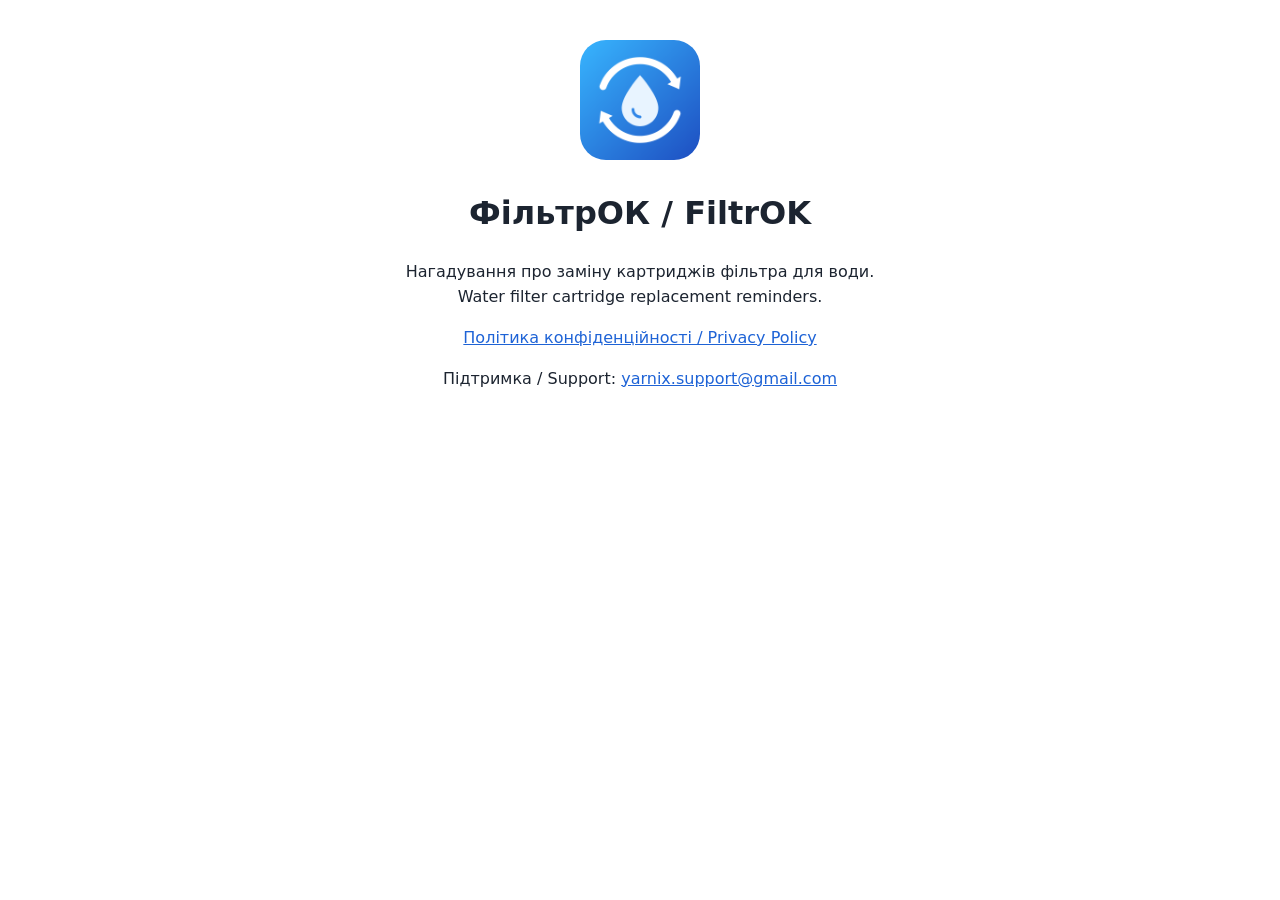
==== index.html @ 5261fb39 "Сторінка застосунку й політика конфіденційності для GitHub Pages Co-Authored-By: Claude Opus 5.5 <no" ====
<!doctype html>
<html lang="uk">
<head>
<meta charset="utf-8">
<meta name="viewport" content="width=device-width, initial-scale=1">
<title>ФільтрОК / FiltrOK</title>
<style>
  body { font-family: system-ui, -apple-system, "Segoe UI", Roboto, sans-serif; max-width: 640px; margin: 0 auto; padding: 40px 16px; line-height: 1.55; color: #1c2430; background: #fff; text-align: center; }
  img { width: 120px; height: 120px; border-radius: 26px; }
  a { color: #1E63D6; }
</style>
</head>
<body>
<img src="icon.png" alt="">
<h1>ФільтрОК / FiltrOK</h1>
<p>Нагадування про заміну картриджів фільтра для води.<br>Water filter cartridge replacement reminders.</p>
<p><a href="privacy.html">Політика конфіденційності / Privacy Policy</a></p>
<p>Підтримка / Support: <a href="mailto:yarnix.support@gmail.com">yarnix.support@gmail.com</a></p>
</body>
</html>
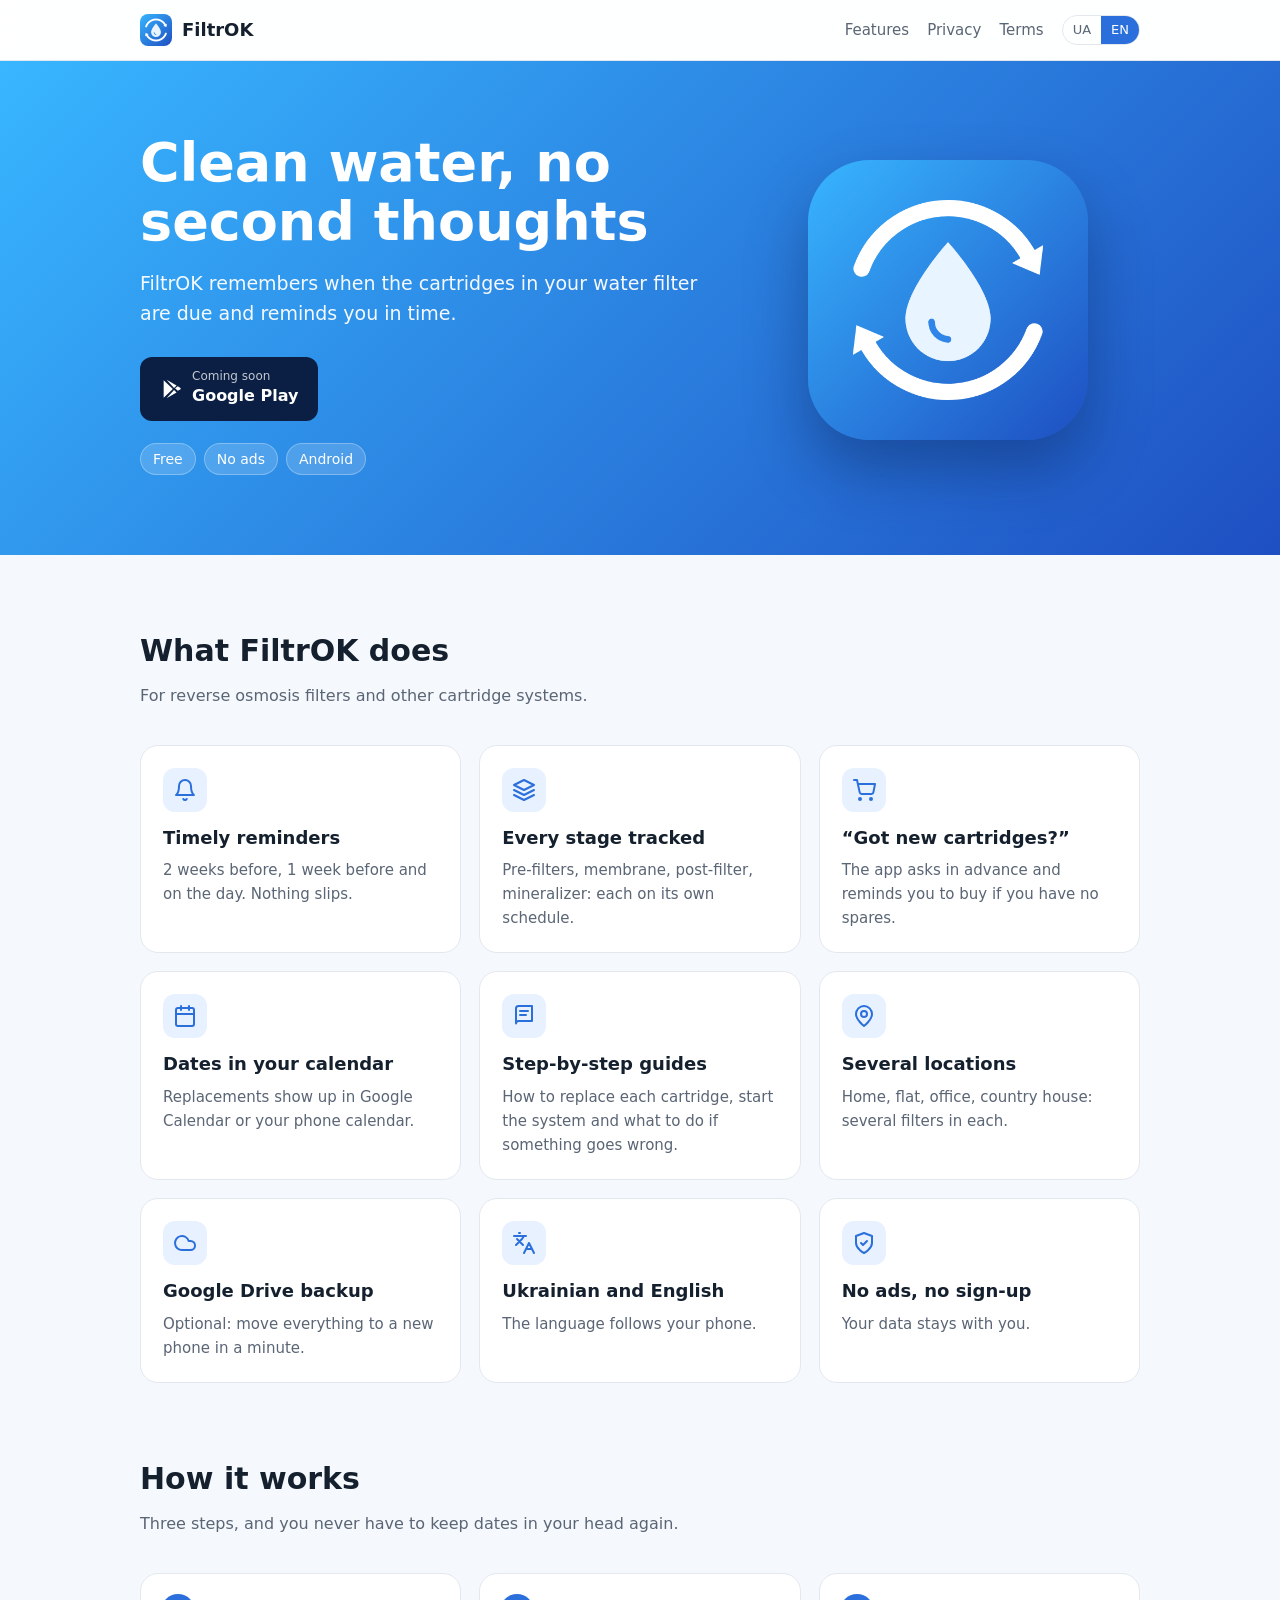
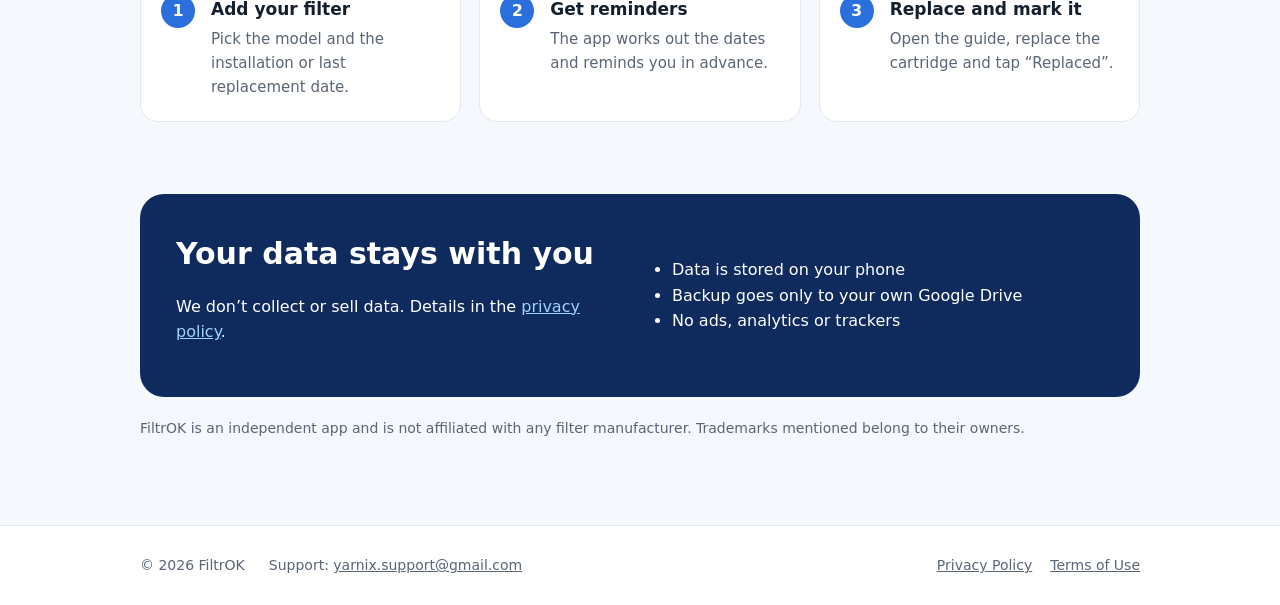
==== commit fbbc91f8: "Новий вигляд сайту, умови використання (оферта), перемикач UA/EN Co-Authored-By: Claude Opus 5.5 <no" ====
--- a/index.html
+++ b/index.html
@@ -3,18 +3,65 @@
 <head>
 <meta charset="utf-8">
 <meta name="viewport" content="width=device-width, initial-scale=1">
-<title>ФільтрОК / FiltrOK</title>
-<style>
-  body { font-family: system-ui, -apple-system, "Segoe UI", Roboto, sans-serif; max-width: 640px; margin: 0 auto; padding: 40px 16px; line-height: 1.55; color: #1c2430; background: #fff; text-align: center; }
-  img { width: 120px; height: 120px; border-radius: 26px; }
-  a { color: #1E63D6; }
-</style>
+<title>ФільтрОК — нагадування про заміну картриджів</title>
+<meta name="title-uk" content="ФільтрОК — нагадування про заміну картриджів">
+<meta name="title-en" content="FiltrOK — water filter cartridge reminders">
+<meta name="description" content="ФільтрОК нагадує, коли міняти картриджі фільтра для води.">
+<link rel="icon" href="icon.png">
+<link rel="stylesheet" href="style.css">
 </head>
 <body>
-<img src="icon.png" alt="">
-<h1>ФільтрОК / FiltrOK</h1>
-<p>Нагадування про заміну картриджів фільтра для води.<br>Water filter cartridge replacement reminders.</p>
-<p><a href="privacy.html">Політика конфіденційності / Privacy Policy</a></p>
-<p>Підтримка / Support: <a href="mailto:yarnix.support@gmail.com">yarnix.support@gmail.com</a></p>
+<header class="bar"><div class="wrap">
+  <a class="brand" href="./"><img src="icon.png" alt=""><span data-lang="uk">ФільтрОК</span><span data-lang="en">FiltrOK</span></a>
+  <nav class="nav">
+    <a class="hide-m" href="./#features"><span data-lang="uk">Можливості</span><span data-lang="en">Features</span></a>
+    <a class="hide-m" href="privacy.html"><span data-lang="uk">Конфіденційність</span><span data-lang="en">Privacy</span></a>
+    <a class="hide-m" href="terms.html"><span data-lang="uk">Умови</span><span data-lang="en">Terms</span></a>
+    <div class="lang"><button data-set="uk">UA</button><button data-set="en">EN</button></div>
+  </nav>
+</div></header>
+<section class="hero"><div class="wrap">
+  <div>
+    <h1><span data-lang="uk">Чиста вода без зайвих думок</span><span data-lang="en">Clean water, no second thoughts</span></h1>
+    <p class="lead"><span data-lang="uk">ФільтрОК пам’ятає, коли міняти картриджі у вашому фільтрі для води, і нагадує вчасно.</span><span data-lang="en">FiltrOK remembers when the cartridges in your water filter are due and reminds you in time.</span></p>
+    <span class="badge"><svg width="22" height="22" viewBox="0 0 24 24" fill="currentColor" aria-hidden="true"><path d="M4 2.5v19l10-9.5L4 2.5zm11.3 10.7 2.8 2.7-10.9 6.1 8.1-8.8zm0-2.4L7.2 2l10.9 6.1-2.8 2.7zM19.4 9l2.6 1.5c.8.5.8 1.6 0 2.1L19.4 14l-3-2.9 3-2.1z"/></svg><span><small><span data-lang="uk">Незабаром</span><span data-lang="en">Coming soon</span></small>Google Play</span></span>
+    <div class="pills"><span class="pill"><span data-lang="uk">Безкоштовно</span><span data-lang="en">Free</span></span><span class="pill"><span data-lang="uk">Без реклами</span><span data-lang="en">No ads</span></span><span class="pill">Android</span></div>
+  </div>
+  <div class="hero-icon"><img src="icon.png" alt="ФільтрОК"></div>
+</div></section>
+
+<section class="block" id="features"><div class="wrap">
+  <h2><span data-lang="uk">Що вміє ФільтрОК</span><span data-lang="en">What FiltrOK does</span></h2>
+  <p class="sub"><span data-lang="uk">Для фільтрів зворотного осмосу та інших систем з картриджами.</span><span data-lang="en">For reverse osmosis filters and other cartridge systems.</span></p>
+  <div class="grid"><div class="card"><div class="ic"><svg width="24" height="24" viewBox="0 0 24 24" fill="none" stroke="currentColor" stroke-width="2" stroke-linecap="round" stroke-linejoin="round" aria-hidden="true"><path d="M6 8a6 6 0 0 1 12 0c0 7 3 9 3 9H3s3-2 3-9"/><path d="M10.3 21a1.94 1.94 0 0 0 3.4 0"/></svg></div><h3><span data-lang="uk">Нагадування вчасно</span><span data-lang="en">Timely reminders</span></h3><p><span data-lang="uk">За 2 тижні, за тиждень і в день заміни. Нічого не пропустите.</span><span data-lang="en">2 weeks before, 1 week before and on the day. Nothing slips.</span></p></div><div class="card"><div class="ic"><svg width="24" height="24" viewBox="0 0 24 24" fill="none" stroke="currentColor" stroke-width="2" stroke-linecap="round" stroke-linejoin="round" aria-hidden="true"><path d="m12 2 10 5-10 5L2 7l10-5z"/><path d="m2 17 10 5 10-5"/><path d="m2 12 10 5 10-5"/></svg></div><h3><span data-lang="uk">Кожен ступінь окремо</span><span data-lang="en">Every stage tracked</span></h3><p><span data-lang="uk">Передфільтри, мембрана, постфільтр, мінералізатор: у кожного свій строк.</span><span data-lang="en">Pre-filters, membrane, post-filter, mineralizer: each on its own schedule.</span></p></div><div class="card"><div class="ic"><svg width="24" height="24" viewBox="0 0 24 24" fill="none" stroke="currentColor" stroke-width="2" stroke-linecap="round" stroke-linejoin="round" aria-hidden="true"><circle cx="8" cy="21" r="1"/><circle cx="19" cy="21" r="1"/><path d="M2 2h3l2.7 12.4a2 2 0 0 0 2 1.6h9.7a2 2 0 0 0 2-1.6L23 6H6"/></svg></div><h3><span data-lang="uk">«Чи є нові картриджі?»</span><span data-lang="en">“Got new cartridges?”</span></h3><p><span data-lang="uk">Додаток заздалегідь спитає й нагадає купити, якщо запасу немає.</span><span data-lang="en">The app asks in advance and reminds you to buy if you have no spares.</span></p></div><div class="card"><div class="ic"><svg width="24" height="24" viewBox="0 0 24 24" fill="none" stroke="currentColor" stroke-width="2" stroke-linecap="round" stroke-linejoin="round" aria-hidden="true"><rect x="3" y="4" width="18" height="18" rx="2"/><path d="M16 2v4M8 2v4M3 10h18"/></svg></div><h3><span data-lang="uk">Дати в календарі</span><span data-lang="en">Dates in your calendar</span></h3><p><span data-lang="uk">Заміни з’являються у вашому Google Календарі або календарі телефону.</span><span data-lang="en">Replacements show up in Google Calendar or your phone calendar.</span></p></div><div class="card"><div class="ic"><svg width="24" height="24" viewBox="0 0 24 24" fill="none" stroke="currentColor" stroke-width="2" stroke-linecap="round" stroke-linejoin="round" aria-hidden="true"><path d="M4 19.5A2.5 2.5 0 0 1 6.5 17H20V2H6.5A2.5 2.5 0 0 0 4 4.5v15z"/><path d="M8 7h8M8 11h6"/></svg></div><h3><span data-lang="uk">Покрокові інструкції</span><span data-lang="en">Step-by-step guides</span></h3><p><span data-lang="uk">Як замінити кожен картридж, як запустити систему і що робити, якщо щось пішло не так.</span><span data-lang="en">How to replace each cartridge, start the system and what to do if something goes wrong.</span></p></div><div class="card"><div class="ic"><svg width="24" height="24" viewBox="0 0 24 24" fill="none" stroke="currentColor" stroke-width="2" stroke-linecap="round" stroke-linejoin="round" aria-hidden="true"><path d="M20 10c0 6-8 12-8 12s-8-6-8-12a8 8 0 0 1 16 0Z"/><circle cx="12" cy="10" r="3"/></svg></div><h3><span data-lang="uk">Кілька локацій</span><span data-lang="en">Several locations</span></h3><p><span data-lang="uk">Будинок, квартира, офіс, дача: кілька фільтрів у кожній.</span><span data-lang="en">Home, flat, office, country house: several filters in each.</span></p></div><div class="card"><div class="ic"><svg width="24" height="24" viewBox="0 0 24 24" fill="none" stroke="currentColor" stroke-width="2" stroke-linecap="round" stroke-linejoin="round" aria-hidden="true"><path d="M17.5 19H9a7 7 0 1 1 6.71-9h1.79a4.5 4.5 0 1 1 0 9Z"/></svg></div><h3><span data-lang="uk">Копія на Google Диску</span><span data-lang="en">Google Drive backup</span></h3><p><span data-lang="uk">За бажанням: перенесете все на новий телефон за хвилину.</span><span data-lang="en">Optional: move everything to a new phone in a minute.</span></p></div><div class="card"><div class="ic"><svg width="24" height="24" viewBox="0 0 24 24" fill="none" stroke="currentColor" stroke-width="2" stroke-linecap="round" stroke-linejoin="round" aria-hidden="true"><path d="m5 8 6 6M4 14l6-6 2-3M2 5h12M7 2h1M22 22l-5-10-5 10M14 18h6"/></svg></div><h3><span data-lang="uk">Українська та English</span><span data-lang="en">Ukrainian and English</span></h3><p><span data-lang="uk">Мова підлаштовується під телефон.</span><span data-lang="en">The language follows your phone.</span></p></div><div class="card"><div class="ic"><svg width="24" height="24" viewBox="0 0 24 24" fill="none" stroke="currentColor" stroke-width="2" stroke-linecap="round" stroke-linejoin="round" aria-hidden="true"><path d="M12 22s8-4 8-10V5l-8-3-8 3v7c0 6 8 10 8 10z"/><path d="m9 12 2 2 4-4"/></svg></div><h3><span data-lang="uk">Без реклами й реєстрації</span><span data-lang="en">No ads, no sign-up</span></h3><p><span data-lang="uk">Ваші дані лишаються у вас.</span><span data-lang="en">Your data stays with you.</span></p></div></div>
+</div></section>
+
+<section class="block" style="padding-top:0"><div class="wrap">
+  <h2><span data-lang="uk">Як це працює</span><span data-lang="en">How it works</span></h2>
+  <p class="sub"><span data-lang="uk">Три кроки, і більше не треба тримати дати в голові.</span><span data-lang="en">Three steps, and you never have to keep dates in your head again.</span></p>
+  <div class="steps"><div class="step"><h3><span data-lang="uk">Додайте фільтр</span><span data-lang="en">Add your filter</span></h3><p><span data-lang="uk">Оберіть модель і дату встановлення або останньої заміни.</span><span data-lang="en">Pick the model and the installation or last replacement date.</span></p></div><div class="step"><h3><span data-lang="uk">Отримуйте нагадування</span><span data-lang="en">Get reminders</span></h3><p><span data-lang="uk">Додаток сам порахує строки й нагадає заздалегідь.</span><span data-lang="en">The app works out the dates and reminds you in advance.</span></p></div><div class="step"><h3><span data-lang="uk">Замініть і позначте</span><span data-lang="en">Replace and mark it</span></h3><p><span data-lang="uk">Відкрийте інструкцію, замініть картридж і натисніть «Замінив».</span><span data-lang="en">Open the guide, replace the cartridge and tap “Replaced”.</span></p></div></div>
+</div></section>
+
+<section class="block" style="padding-top:0"><div class="wrap">
+  <div class="privacy-band">
+    <div><h2><span data-lang="uk">Ваші дані лишаються у вас</span><span data-lang="en">Your data stays with you</span></h2>
+    <p><span data-lang="uk">Ми не збираємо й не продаємо дані. Детальніше в <a href="privacy.html">політиці конфіденційності</a>.</span><span data-lang="en">We don’t collect or sell data. Details in the <a href="privacy.html">privacy policy</a>.</span></p></div>
+    <ul>
+      <li><span data-lang="uk">Дані зберігаються на телефоні</span><span data-lang="en">Data is stored on your phone</span></li>
+      <li><span data-lang="uk">Резервна копія — лише у вашому Google Диску</span><span data-lang="en">Backup goes only to your own Google Drive</span></li>
+      <li><span data-lang="uk">Без реклами, аналітики й трекерів</span><span data-lang="en">No ads, analytics or trackers</span></li>
+    </ul>
+  </div>
+  <p class="note" style="margin-top:20px"><span data-lang="uk">ФільтрОК — незалежний застосунок і не пов’язаний з жодним виробником фільтрів. Згадані торгові марки належать їхнім власникам.</span><span data-lang="en">FiltrOK is an independent app and is not affiliated with any filter manufacturer. Trademarks mentioned belong to their owners.</span></p>
+</div></section>
+<footer><div class="wrap">
+  <span>© 2026 <span data-lang="uk">ФільтрОК</span><span data-lang="en">FiltrOK</span></span>
+  <span><span data-lang="uk">Підтримка</span><span data-lang="en">Support</span>: <a href="mailto:yarnix.support@gmail.com">yarnix.support@gmail.com</a></span>
+  <div class="links">
+    <a href="privacy.html"><span data-lang="uk">Політика конфіденційності</span><span data-lang="en">Privacy Policy</span></a>
+    <a href="terms.html"><span data-lang="uk">Умови використання</span><span data-lang="en">Terms of Use</span></a>
+  </div>
+</div></footer>
+<script src="lang.js"></script>
 </body>
 </html>
--- a/style.css
+++ b/style.css
@@ -0,0 +1,80 @@
+:root {
+  --blue-1: #38B6FF; --blue-2: #1E4FC2; --accent: #2A6FDB;
+  --ink: #15202e; --muted: #5a6575; --line: #e3e8ef;
+  --bg: #f5f8fc; --card: #ffffff;
+}
+* { box-sizing: border-box; }
+html { scroll-behavior: smooth; }
+body { margin: 0; font-family: system-ui, -apple-system, "Segoe UI", Roboto, sans-serif; color: var(--ink); background: var(--bg); line-height: 1.6; }
+a { color: var(--accent); }
+.wrap { max-width: 1040px; margin: 0 auto; padding: 0 20px; }
+
+/* top bar */
+.bar { position: sticky; top: 0; z-index: 10; background: rgba(255,255,255,.88); backdrop-filter: blur(10px); border-bottom: 1px solid var(--line); }
+.bar .wrap { display: flex; align-items: center; gap: 16px; height: 60px; }
+.brand { display: flex; align-items: center; gap: 10px; font-weight: 700; font-size: 18px; color: var(--ink); text-decoration: none; }
+.brand img { width: 32px; height: 32px; border-radius: 8px; }
+.nav { margin-left: auto; display: flex; gap: 18px; align-items: center; }
+.nav a { color: var(--muted); text-decoration: none; font-size: 15px; }
+.nav a:hover { color: var(--ink); }
+.lang { display: flex; border: 1px solid var(--line); border-radius: 999px; overflow: hidden; }
+.lang button { border: 0; background: none; padding: 4px 10px; font: inherit; font-size: 13px; color: var(--muted); cursor: pointer; }
+.lang button.on { background: var(--accent); color: #fff; }
+
+/* hero */
+.hero { background: linear-gradient(135deg, var(--blue-1), var(--blue-2)); color: #fff; overflow: hidden; }
+.hero .wrap { display: grid; grid-template-columns: 1.2fr .8fr; gap: 40px; align-items: center; padding-top: 72px; padding-bottom: 80px; }
+.hero h1 { font-size: clamp(34px, 6vw, 54px); line-height: 1.1; margin: 0 0 16px; }
+.hero p.lead { font-size: 19px; opacity: .95; margin: 0 0 28px; max-width: 34em; }
+.badge { display: inline-flex; align-items: center; gap: 10px; background: #0b1f44; color: #fff; padding: 12px 20px; border-radius: 12px; font-weight: 600; text-decoration: none; }
+.badge small { display: block; font-weight: 400; opacity: .75; font-size: 12px; line-height: 1.2; }
+.pills { display: flex; flex-wrap: wrap; gap: 8px; margin-top: 22px; }
+.pill { background: rgba(255,255,255,.16); border: 1px solid rgba(255,255,255,.28); padding: 4px 12px; border-radius: 999px; font-size: 14px; }
+.hero-icon { justify-self: center; position: relative; }
+.hero-icon img { width: min(280px, 60vw); border-radius: 22%; box-shadow: 0 30px 60px rgba(5,20,60,.35); }
+
+/* sections */
+section.block { padding: 72px 0; }
+section.block h2 { font-size: 30px; margin: 0 0 8px; }
+section.block p.sub { color: var(--muted); margin: 0 0 36px; }
+.grid { display: grid; grid-template-columns: repeat(3, 1fr); gap: 18px; }
+.card { background: var(--card); border: 1px solid var(--line); border-radius: 18px; padding: 22px; }
+.card .ic { width: 44px; height: 44px; border-radius: 12px; display: grid; place-items: center; background: #e8f1ff; color: var(--accent); margin-bottom: 12px; }
+.card h3 { margin: 0 0 6px; font-size: 18px; }
+.card p { margin: 0; color: var(--muted); font-size: 15px; }
+.steps { counter-reset: s; display: grid; grid-template-columns: repeat(3, 1fr); gap: 18px; }
+.step { position: relative; padding: 22px 22px 22px 70px; background: var(--card); border: 1px solid var(--line); border-radius: 18px; }
+.step::before { counter-increment: s; content: counter(s); position: absolute; left: 20px; top: 20px; width: 34px; height: 34px; border-radius: 50%; background: var(--accent); color: #fff; display: grid; place-items: center; font-weight: 700; }
+.step h3 { margin: 0 0 4px; font-size: 17px; }
+.step p { margin: 0; color: var(--muted); font-size: 15px; }
+.privacy-band { background: #0f2a5c; color: #fff; border-radius: 24px; padding: 36px; display: grid; grid-template-columns: 1fr 1fr; gap: 24px; align-items: center; }
+.privacy-band h2 { color: #fff; }
+.privacy-band ul { margin: 0; padding-left: 20px; }
+.privacy-band a { color: #9fd3ff; }
+.note { color: var(--muted); font-size: 14px; }
+
+/* documents */
+.doc { background: var(--card); border: 1px solid var(--line); border-radius: 20px; padding: 36px clamp(20px, 5vw, 48px); margin: 40px auto 64px; max-width: 820px; }
+.doc h1 { font-size: 30px; line-height: 1.2; margin: 0 0 4px; }
+.doc h2 { font-size: 19px; margin: 28px 0 8px; }
+.doc .date { color: var(--muted); margin: 0 0 20px; }
+.doc li { margin-bottom: 6px; }
+
+footer { border-top: 1px solid var(--line); background: #fff; }
+footer .wrap { display: flex; flex-wrap: wrap; gap: 12px 24px; padding: 28px 20px; color: var(--muted); font-size: 14px; align-items: center; }
+footer .links { display: flex; flex-wrap: wrap; gap: 18px; margin-left: auto; }
+footer a { color: var(--muted); }
+
+[data-lang] { display: none; }
+html[lang="uk"] [data-lang="uk"], html[lang="en"] [data-lang="en"] { display: revert; }
+
+@media (max-width: 820px) {
+  .hero .wrap { grid-template-columns: 1fr; text-align: center; padding-top: 48px; padding-bottom: 56px; }
+  .hero p.lead { margin-left: auto; margin-right: auto; }
+  .pills { justify-content: center; }
+  .hero-icon { order: -1; }
+  .hero-icon img { width: 160px; }
+  .grid, .steps, .privacy-band { grid-template-columns: 1fr; }
+  .nav a.hide-m { display: none; }
+  section.block { padding: 52px 0; }
+}
